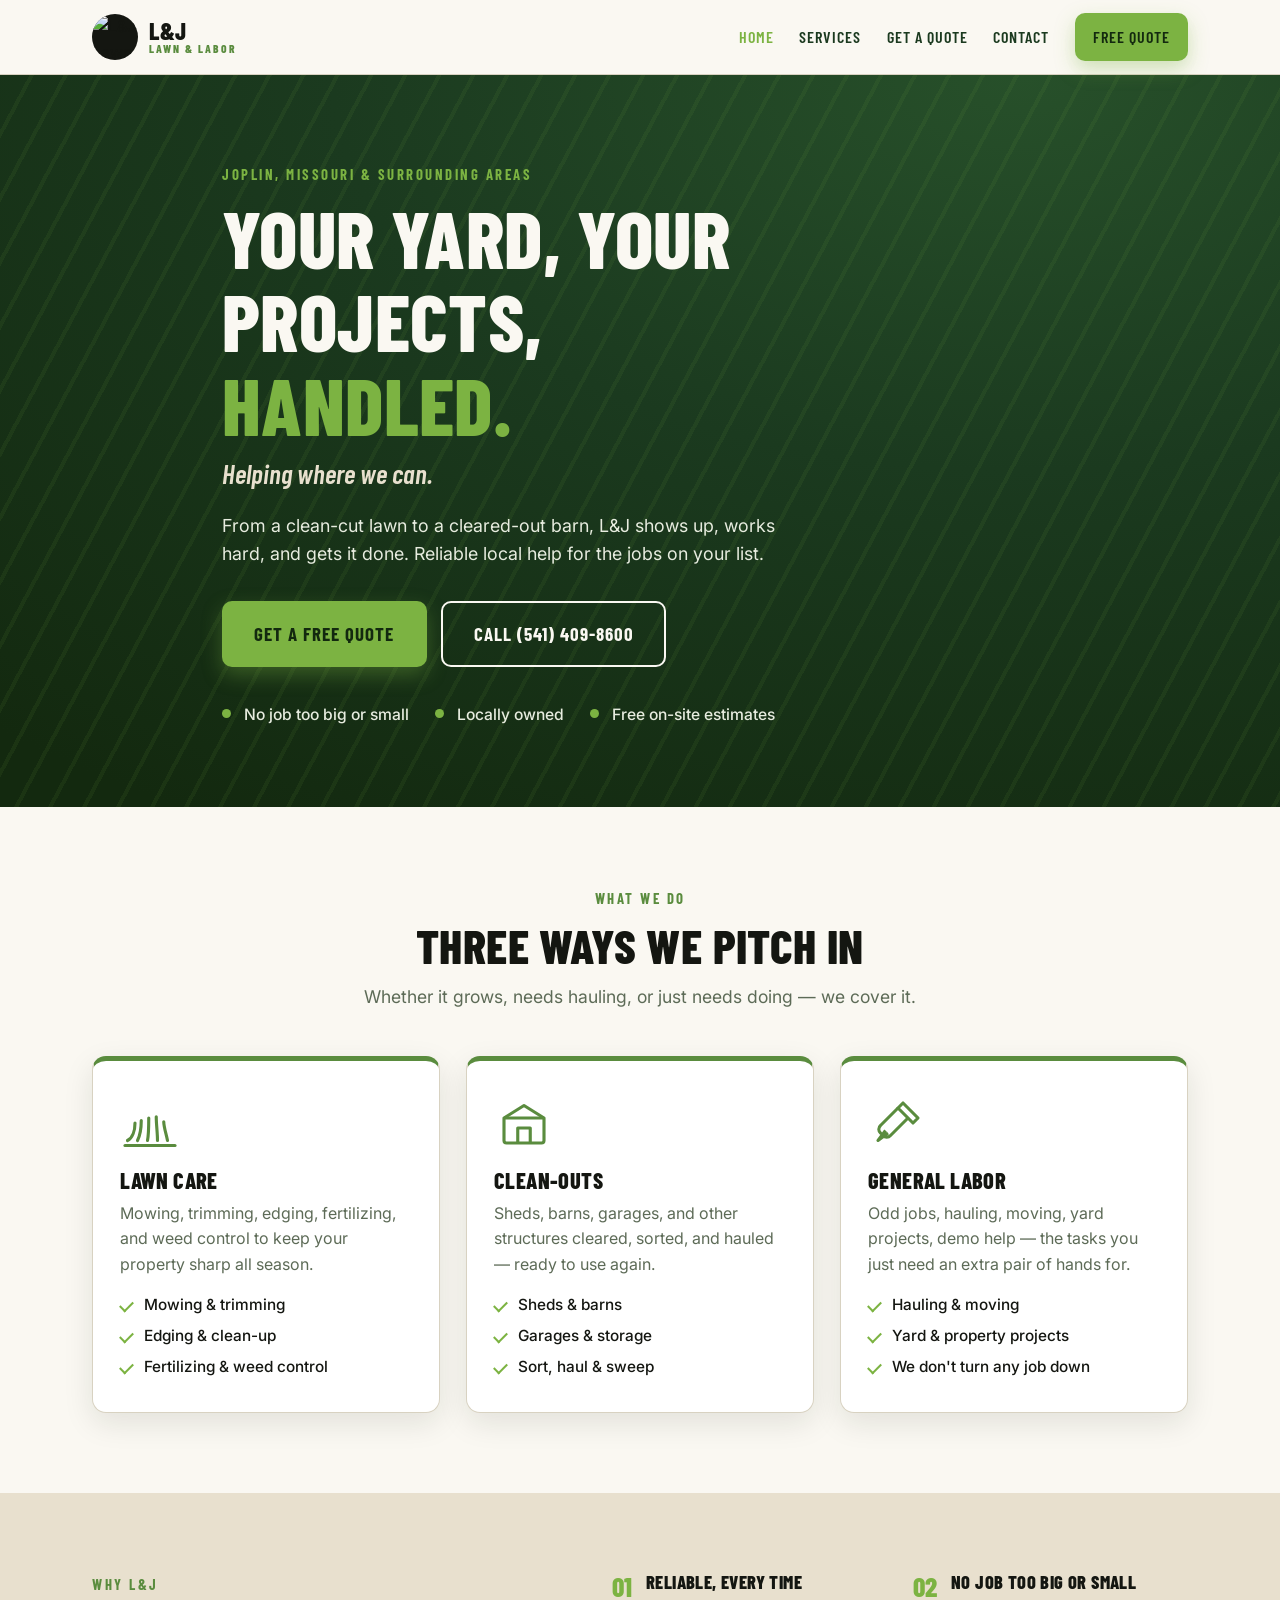
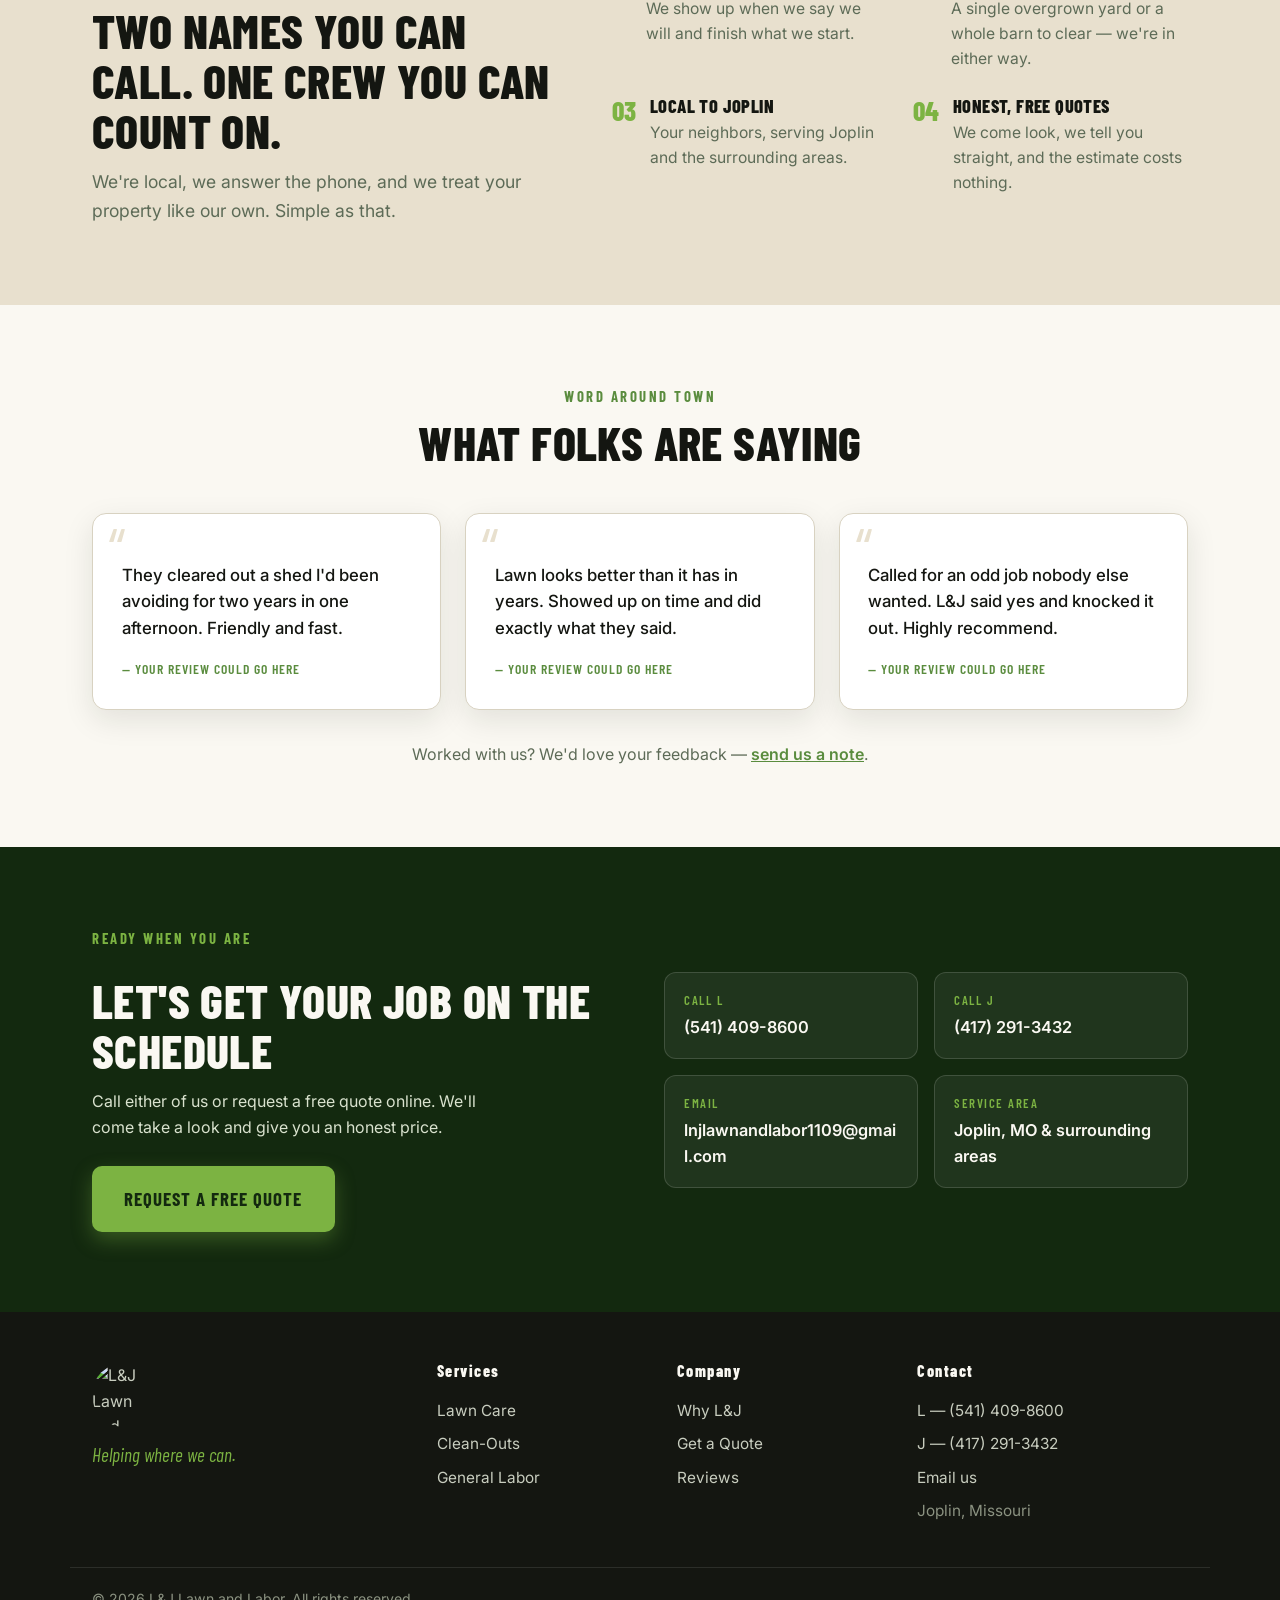
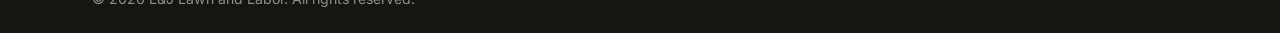
==== index.html @ e1a64c51 "inital file upload + headshots" ====
<!DOCTYPE html>
<html lang="en">
<head>
<meta charset="UTF-8">
<meta name="viewport" content="width=device-width, initial-scale=1.0">
<title>L&amp;J Lawn and Labor | Lawn Care &amp; General Labor in Joplin, MO</title>
<meta name="description" content="L&amp;J Lawn and Labor offers mowing, trimming, edging, fertilizing, shed and barn clean-outs, and general labor in Joplin, Missouri. Reliable local help — no job too big or small. Call for a free quote.">
<meta name="keywords" content="lawn care Joplin MO, mowing Joplin, lawn service Joplin Missouri, shed cleanout, general labor, odd jobs Joplin">
<meta property="og:title" content="L&amp;J Lawn and Labor | Helping where we can.">
<meta property="og:description" content="Lawn care and general labor in Joplin, Missouri. Reliable, local, and we don't turn any job down.">
<meta property="og:type" content="website">
<link rel="icon" type="image/png" href="assets/logo.png">
<link rel="preconnect" href="https://fonts.googleapis.com">
<link rel="preconnect" href="https://fonts.gstatic.com" crossorigin>
<link href="https://fonts.googleapis.com/css2?family=Barlow+Condensed:wght@500;600;700;800&family=Inter:wght@400;500;600;700&display=swap" rel="stylesheet">
<link rel="stylesheet" href="styles.css">
</head>
<body>

<!-- Header -->
<header class="site-header" id="top">
  <div class="container nav-wrap">
    <a href="index.html" class="brand">
      <img src="assets/logo.png" alt="L&amp;J Lawn and Labor logo" class="brand-logo">
      <span class="brand-text">L&amp;J <em>Lawn &amp; Labor</em></span>
    </a>
    <nav class="nav" aria-label="Primary">
      <a href="index.html" class="active">Home</a>
      <a href="index.html#services">Services</a>
      <a href="quoting.html">Get a Quote</a>
      <a href="index.html#contact">Contact</a>
      <a href="quoting.html" class="btn btn-sm btn-accent nav-cta">Free Quote</a>
    </nav>
    <button class="nav-toggle" aria-label="Open menu" aria-expanded="false" aria-controls="mobileMenu">
      <span></span><span></span><span></span>
    </button>
  </div>
  <div class="mobile-menu" id="mobileMenu" hidden>
    <a href="index.html">Home</a>
    <a href="index.html#services">Services</a>
    <a href="quoting.html">Get a Quote</a>
    <a href="index.html#contact">Contact</a>
    <a href="tel:+15414098600" class="btn btn-accent">Call Now</a>
  </div>
</header>

<!-- Hero -->
<section class="hero">
  <div class="hero-stripes" aria-hidden="true"></div>
  <div class="container hero-inner">
    <p class="eyebrow">Joplin, Missouri &amp; surrounding areas</p>
    <h1>Your yard, your projects,<br><span class="hl">handled.</span></h1>
    <p class="hero-slogan">Helping where we can.</p>
    <p class="hero-sub">From a clean-cut lawn to a cleared-out barn, L&amp;J shows up, works hard, and gets it done. Reliable local help for the jobs on your list.</p>
    <div class="hero-actions">
      <a href="quoting.html" class="btn btn-accent btn-lg">Get a Free Quote</a>
      <a href="tel:+15414098600" class="btn btn-outline btn-lg">Call (541) 409-8600</a>
    </div>
    <ul class="hero-badges">
      <li>No job too big or small</li>
      <li>Locally owned</li>
      <li>Free on-site estimates</li>
    </ul>
  </div>
</section>

<!-- Services -->
<section class="section" id="services">
  <div class="container">
    <header class="section-head">
      <p class="eyebrow">What we do</p>
      <h2>Three ways we pitch in</h2>
      <p class="section-lead">Whether it grows, needs hauling, or just needs doing — we cover it.</p>
    </header>

    <div class="cards">
      <article class="card">
        <div class="card-icon" aria-hidden="true">
          <svg viewBox="0 0 48 48" fill="none"><path d="M6 38c4-2 6-8 6-14M14 38c2-4 3-10 3-16M22 38c1-5 1-12 1-18M30 38c0-6-1-13-1-19M38 38c-1-5-3-11-3-15" stroke="currentColor" stroke-width="2.5" stroke-linecap="round"/><path d="M4 42h40" stroke="currentColor" stroke-width="2.5" stroke-linecap="round"/></svg>
        </div>
        <h3>Lawn Care</h3>
        <p>Mowing, trimming, edging, fertilizing, and weed control to keep your property sharp all season.</p>
        <ul class="tick-list">
          <li>Mowing &amp; trimming</li>
          <li>Edging &amp; clean-up</li>
          <li>Fertilizing &amp; weed control</li>
        </ul>
      </article>

      <article class="card">
        <div class="card-icon" aria-hidden="true">
          <svg viewBox="0 0 48 48" fill="none"><path d="M8 20l16-10 16 10v18a2 2 0 0 1-2 2H10a2 2 0 0 1-2-2V20z" stroke="currentColor" stroke-width="2.5" stroke-linejoin="round"/><path d="M19 40V28h10v12M8 20h32" stroke="currentColor" stroke-width="2.5" stroke-linejoin="round"/></svg>
        </div>
        <h3>Clean-Outs</h3>
        <p>Sheds, barns, garages, and other structures cleared, sorted, and hauled — ready to use again.</p>
        <ul class="tick-list">
          <li>Sheds &amp; barns</li>
          <li>Garages &amp; storage</li>
          <li>Sort, haul &amp; sweep</li>
        </ul>
      </article>

      <article class="card">
        <div class="card-icon" aria-hidden="true">
          <svg viewBox="0 0 48 48" fill="none"><path d="M28 8l12 12-4 4-12-12 4-4z" stroke="currentColor" stroke-width="2.5" stroke-linejoin="round"/><path d="M24 12L10 26a4 4 0 0 0 0 6l2 2a4 4 0 0 0 6 0l14-14M14 30l-6 8 8-6" stroke="currentColor" stroke-width="2.5" stroke-linejoin="round"/></svg>
        </div>
        <h3>General Labor</h3>
        <p>Odd jobs, hauling, moving, yard projects, demo help — the tasks you just need an extra pair of hands for.</p>
        <ul class="tick-list">
          <li>Hauling &amp; moving</li>
          <li>Yard &amp; property projects</li>
          <li>We don't turn any job down</li>
        </ul>
      </article>
    </div>
  </div>
</section>

<!-- Why choose us -->
<section class="section section-alt" id="why">
  <div class="container why-grid">
    <div class="why-copy">
      <p class="eyebrow">Why L&amp;J</p>
      <h2>Two names you can call. One crew you can count on.</h2>
      <p class="section-lead">We're local, we answer the phone, and we treat your property like our own. Simple as that.</p>
    </div>
    <div class="why-list">
      <div class="why-item">
        <span class="why-num">01</span>
        <div>
          <h3>Reliable, every time</h3>
          <p>We show up when we say we will and finish what we start.</p>
        </div>
      </div>
      <div class="why-item">
        <span class="why-num">02</span>
        <div>
          <h3>No job too big or small</h3>
          <p>A single overgrown yard or a whole barn to clear — we're in either way.</p>
        </div>
      </div>
      <div class="why-item">
        <span class="why-num">03</span>
        <div>
          <h3>Local to Joplin</h3>
          <p>Your neighbors, serving Joplin and the surrounding areas.</p>
        </div>
      </div>
      <div class="why-item">
        <span class="why-num">04</span>
        <div>
          <h3>Honest, free quotes</h3>
          <p>We come look, we tell you straight, and the estimate costs nothing.</p>
        </div>
      </div>
    </div>
  </div>
</section>

<!-- Testimonials -->
<section class="section" id="reviews">
  <div class="container">
    <header class="section-head">
      <p class="eyebrow">Word around town</p>
      <h2>What folks are saying</h2>
    </header>
    <div class="quotes">
      <figure class="quote">
        <blockquote>They cleared out a shed I'd been avoiding for two years in one afternoon. Friendly and fast.</blockquote>
        <figcaption>— Your review could go here</figcaption>
      </figure>
      <figure class="quote">
        <blockquote>Lawn looks better than it has in years. Showed up on time and did exactly what they said.</blockquote>
        <figcaption>— Your review could go here</figcaption>
      </figure>
      <figure class="quote">
        <blockquote>Called for an odd job nobody else wanted. L&amp;J said yes and knocked it out. Highly recommend.</blockquote>
        <figcaption>— Your review could go here</figcaption>
      </figure>
    </div>
    <p class="reviews-note">Worked with us? We'd love your feedback — <a href="mailto:lnjlawnandlabor1109@gmail.com">send us a note</a>.</p>
  </div>
</section>

<!-- Contact CTA -->
<section class="section contact-band" id="contact">
  <div class="container contact-inner">
    <div class="contact-copy">
      <p class="eyebrow light">Ready when you are</p>
      <h2>Let's get your job on the schedule</h2>
      <p>Call either of us or request a free quote online. We'll come take a look and give you an honest price.</p>
      <a href="quoting.html" class="btn btn-accent btn-lg">Request a Free Quote</a>
    </div>
    <div class="contact-cards">
      <a href="tel:+15414098600" class="contact-card">
        <span class="cc-label">Call L</span>
        <span class="cc-value">(541) 409-8600</span>
      </a>
      <a href="tel:+14172913432" class="contact-card">
        <span class="cc-label">Call J</span>
        <span class="cc-value">(417) 291-3432</span>
      </a>
      <a href="mailto:lnjlawnandlabor1109@gmail.com" class="contact-card">
        <span class="cc-label">Email</span>
        <span class="cc-value">lnjlawnandlabor1109@gmail.com</span>
      </a>
      <div class="contact-card static">
        <span class="cc-label">Service Area</span>
        <span class="cc-value">Joplin, MO &amp; surrounding areas</span>
      </div>
    </div>
  </div>
</section>

<!-- Footer -->
<footer class="site-footer">
  <div class="container footer-grid">
    <div class="footer-brand">
      <img src="assets/logo.png" alt="L&amp;J Lawn and Labor logo" class="footer-logo">
      <p class="footer-slogan">Helping where we can.</p>
    </div>
    <div class="footer-col">
      <h4>Services</h4>
      <a href="index.html#services">Lawn Care</a>
      <a href="index.html#services">Clean-Outs</a>
      <a href="index.html#services">General Labor</a>
    </div>
    <div class="footer-col">
      <h4>Company</h4>
      <a href="index.html#why">Why L&amp;J</a>
      <a href="quoting.html">Get a Quote</a>
      <a href="index.html#reviews">Reviews</a>
    </div>
    <div class="footer-col">
      <h4>Contact</h4>
      <a href="tel:+15414098600">L — (541) 409-8600</a>
      <a href="tel:+14172913432">J — (417) 291-3432</a>
      <a href="mailto:lnjlawnandlabor1109@gmail.com">Email us</a>
      <span class="footer-loc">Joplin, Missouri</span>
    </div>
  </div>
  <div class="container footer-bottom">
    <p>&copy; <span id="year"></span> L&amp;J Lawn and Labor. All rights reserved.</p>
  </div>
</footer>

<!-- Floating call button (mobile) -->
<a href="tel:+15414098600" class="call-fab" aria-label="Call L&amp;J Lawn and Labor now">
  <svg viewBox="0 0 24 24" fill="none" aria-hidden="true"><path d="M6.6 10.8a13 13 0 0 0 6.6 6.6l2.2-2.2a1 1 0 0 1 1-.24 11 11 0 0 0 3.5.56 1 1 0 0 1 1 1V20a1 1 0 0 1-1 1A17 17 0 0 1 3 4a1 1 0 0 1 1-1h3.3a1 1 0 0 1 1 1 11 11 0 0 0 .56 3.5 1 1 0 0 1-.24 1l-2.02 2.3z" fill="currentColor"/></svg>
  <span>Call Now</span>
</a>

<script src="script.js"></script>
</body>
</html>
---- styles.css ----
/* ============ Tokens ============ */
:root{
  --forest:#1B3A1F;
  --forest-deep:#13290F;
  --green:#5A8C3E;
  --green-bright:#7CB342;
  --tan:#E8E0CE;
  --cream:#FAF8F2;
  --ink:#141611;
  --muted:#5d6b57;
  --line:#d8d2c1;
  --white:#ffffff;
  --shadow:0 10px 30px rgba(20,30,15,.10);
  --shadow-lg:0 24px 60px rgba(20,30,15,.18);
  --radius:14px;
  --maxw:1140px;
  --display:"Barlow Condensed",sans-serif;
  --body:"Inter",system-ui,sans-serif;
}

*{box-sizing:border-box}
html{scroll-behavior:smooth}
body{
  margin:0;font-family:var(--body);color:var(--ink);
  background:var(--cream);line-height:1.6;-webkit-font-smoothing:antialiased;
}
img{max-width:100%;display:block}
a{color:inherit;text-decoration:none}
.container{width:100%;max-width:var(--maxw);margin:0 auto;padding:0 22px}

/* ============ Type ============ */
h1,h2,h3,h4{font-family:var(--display);font-weight:800;line-height:1.04;margin:0;letter-spacing:.4px}
h1{font-size:clamp(2.9rem,7vw,5rem);text-transform:uppercase}
h2{font-size:clamp(2rem,4.2vw,3rem);text-transform:uppercase}
h3{font-size:1.4rem;text-transform:uppercase}
.eyebrow{
  font-family:var(--display);font-weight:700;text-transform:uppercase;
  letter-spacing:2.5px;font-size:.92rem;color:var(--green);margin:0 0 .6rem
}
.eyebrow.light{color:var(--green-bright)}

/* ============ Buttons ============ */
.btn{
  display:inline-flex;align-items:center;justify-content:center;gap:.5rem;
  font-family:var(--display);font-weight:700;text-transform:uppercase;letter-spacing:1px;
  font-size:1.05rem;padding:.85rem 1.6rem;border-radius:10px;cursor:pointer;
  border:2px solid transparent;transition:transform .15s ease,box-shadow .15s ease,background .15s ease;
}
.btn:hover{transform:translateY(-2px)}
.btn-lg{font-size:1.18rem;padding:1rem 1.9rem}
.btn-sm{font-size:.92rem;padding:.55rem 1rem}
.btn-block{display:flex;width:100%}
.btn-accent{background:var(--green-bright);color:var(--forest-deep);box-shadow:0 8px 20px rgba(124,179,66,.35)}
.btn-accent:hover{background:#8cc451}
.btn-outline{border-color:currentColor;color:var(--forest)}
.btn-outline:hover{background:var(--forest);color:var(--cream);border-color:var(--forest)}
.hero .btn-outline{color:var(--cream)}
.hero .btn-outline:hover{background:var(--cream);color:var(--forest)}

/* ============ Header ============ */
.site-header{
  position:sticky;top:0;z-index:50;background:rgba(250,248,242,.92);
  backdrop-filter:blur(10px);border-bottom:1px solid var(--line)
}
.nav-wrap{display:flex;align-items:center;justify-content:space-between;height:74px}
.brand{display:flex;align-items:center;gap:.7rem}
.brand-logo{width:46px;height:46px;border-radius:50%;background:var(--ink);object-fit:cover}
.brand-text{font-family:var(--display);font-weight:800;font-size:1.5rem;text-transform:uppercase;letter-spacing:.5px;line-height:1}
.brand-text em{display:block;font-size:.72rem;font-style:normal;color:var(--green);letter-spacing:2px}
.nav{display:flex;align-items:center;gap:1.6rem}
.nav>a{font-family:var(--display);font-weight:600;text-transform:uppercase;letter-spacing:1px;font-size:1rem;color:var(--forest);transition:color .15s}
.nav>a:hover,.nav>a.active{color:var(--green-bright)}
.nav .nav-cta{color:var(--forest-deep)}
.nav-toggle{display:none;flex-direction:column;gap:5px;background:none;border:0;cursor:pointer;padding:8px}
.nav-toggle span{width:26px;height:3px;background:var(--forest);border-radius:2px;transition:.25s}
.nav-toggle[aria-expanded="true"] span:nth-child(1){transform:translateY(8px) rotate(45deg)}
.nav-toggle[aria-expanded="true"] span:nth-child(2){opacity:0}
.nav-toggle[aria-expanded="true"] span:nth-child(3){transform:translateY(-8px) rotate(-45deg)}
.mobile-menu{display:none;flex-direction:column;gap:.4rem;padding:1rem 22px 1.4rem;border-bottom:1px solid var(--line);background:var(--cream)}
.mobile-menu a{font-family:var(--display);font-weight:600;text-transform:uppercase;letter-spacing:1px;padding:.6rem 0;color:var(--forest)}
.mobile-menu .btn{margin-top:.4rem;color:var(--forest-deep)}

/* ============ Stripe motif ============ */
.hero-stripes{
  position:absolute;inset:0;opacity:.5;pointer-events:none;
  background:repeating-linear-gradient(118deg,transparent 0 26px,rgba(124,179,66,.16) 26px 30px)
}

/* ============ Hero ============ */
.hero{
  position:relative;overflow:hidden;color:var(--cream);
  background:radial-gradient(120% 120% at 80% 0%,#27502a 0%,var(--forest) 45%,var(--forest-deep) 100%)
}
.hero-inner{position:relative;padding:5.5rem 22px 5rem;max-width:880px}
.hero .eyebrow{color:var(--green-bright)}
.hero h1{margin-bottom:.4rem}
.hero h1 .hl{color:var(--green-bright)}
.hero-slogan{font-family:var(--display);font-size:1.7rem;font-weight:600;font-style:italic;color:var(--tan);margin:.2rem 0 1rem}
.hero-sub{font-size:1.12rem;max-width:560px;color:#e7ecdf;margin:0 0 2rem}
.hero-actions{display:flex;flex-wrap:wrap;gap:.9rem;margin-bottom:2.2rem}
.hero-badges{list-style:none;display:flex;flex-wrap:wrap;gap:.7rem 1.6rem;padding:0;margin:0}
.hero-badges li{position:relative;padding-left:1.4rem;font-weight:500;font-size:.98rem;color:#e7ecdf}
.hero-badges li::before{content:"";position:absolute;left:0;top:.45em;width:9px;height:9px;border-radius:50%;background:var(--green-bright)}

/* ============ Sections ============ */
.section{padding:5rem 0}
.section-alt{background:var(--tan)}
.section-head{max-width:640px;margin:0 auto 2.8rem;text-align:center}
.section-lead{font-size:1.1rem;color:var(--muted);margin:.8rem 0 0}

/* ============ Service cards ============ */
.cards{display:grid;grid-template-columns:repeat(3,1fr);gap:1.6rem}
.card{
  background:var(--white);border:1px solid var(--line);border-radius:var(--radius);
  padding:2rem 1.7rem;box-shadow:var(--shadow);transition:transform .2s,box-shadow .2s;
  border-top:5px solid var(--green)
}
.card:hover{transform:translateY(-6px);box-shadow:var(--shadow-lg)}
.card-icon{width:60px;height:60px;color:var(--green);margin-bottom:1rem}
.card h3{margin-bottom:.5rem}
.card p{color:var(--muted);margin:0 0 1rem}
.tick-list{list-style:none;padding:0;margin:0;display:grid;gap:.4rem}
.tick-list li{position:relative;padding-left:1.5rem;font-size:.96rem;font-weight:500}
.tick-list li::before{content:"";position:absolute;left:0;top:.5em;width:11px;height:6px;border-left:2.5px solid var(--green-bright);border-bottom:2.5px solid var(--green-bright);transform:rotate(-45deg)}

/* ============ Why ============ */
.why-grid{display:grid;grid-template-columns:0.9fr 1.1fr;gap:3rem;align-items:start}
.why-copy h2{margin:.2rem 0 .8rem}
.why-list{display:grid;grid-template-columns:1fr 1fr;gap:1.6rem}
.why-item{display:flex;gap:.9rem}
.why-num{font-family:var(--display);font-weight:800;font-size:1.7rem;color:var(--green-bright);line-height:1}
.why-item h3{font-size:1.15rem;margin-bottom:.25rem}
.why-item p{margin:0;color:var(--muted);font-size:.98rem}

/* ============ Testimonials ============ */
.quotes{display:grid;grid-template-columns:repeat(3,1fr);gap:1.5rem}
.quote{
  margin:0;background:var(--white);border:1px solid var(--line);border-radius:var(--radius);
  padding:1.8rem;box-shadow:var(--shadow);position:relative
}
.quote::before{content:"\201C";font-family:var(--display);font-size:4rem;color:var(--tan);position:absolute;top:.2rem;left:1rem;line-height:1}
.quote blockquote{margin:1.2rem 0 1rem;font-size:1.05rem;font-weight:500}
.quote figcaption{font-family:var(--display);font-weight:600;text-transform:uppercase;letter-spacing:1px;font-size:.85rem;color:var(--green)}
.reviews-note{text-align:center;margin:2rem 0 0;color:var(--muted)}
.reviews-note a{color:var(--green);font-weight:600;text-decoration:underline}

/* ============ Contact band ============ */
.contact-band{background:var(--forest-deep);color:var(--cream)}
.contact-inner{display:grid;grid-template-columns:1fr 1fr;gap:3rem;align-items:center}
.contact-copy h2{margin:.3rem 0 .8rem}
.contact-copy p{color:#d9e2ce;margin:0 0 1.6rem;max-width:420px}
.contact-cards{display:grid;grid-template-columns:1fr 1fr;gap:1rem}
.contact-card{
  background:rgba(255,255,255,.06);border:1px solid rgba(255,255,255,.14);border-radius:12px;
  padding:1.1rem 1.2rem;display:flex;flex-direction:column;gap:.2rem;transition:background .15s,transform .15s
}
a.contact-card:hover{background:rgba(124,179,66,.18);transform:translateY(-3px)}
.cc-label{font-family:var(--display);font-weight:600;text-transform:uppercase;letter-spacing:1.5px;font-size:.8rem;color:var(--green-bright)}
.cc-value{font-weight:600;font-size:1.02rem;word-break:break-word}

/* ============ Page hero (quoting) ============ */
.page-hero{position:relative;overflow:hidden;background:var(--forest);color:var(--cream);padding:3.6rem 0}
.page-hero .eyebrow{color:var(--green-bright)}
.page-hero h1{font-size:clamp(2.5rem,6vw,4rem)}
.page-hero-sub{font-size:1.15rem;max-width:620px;color:#e7ecdf;margin:.8rem 0 0}
.page-hero-sub strong{color:var(--green-bright)}

/* ============ Steps ============ */
.steps{list-style:none;padding:0;margin:0;display:grid;grid-template-columns:repeat(4,1fr);gap:1.4rem;counter-reset:none}
.step{background:var(--white);border:1px solid var(--line);border-radius:var(--radius);padding:1.8rem 1.5rem;box-shadow:var(--shadow);position:relative}
.step-num{
  display:inline-flex;align-items:center;justify-content:center;width:46px;height:46px;border-radius:12px;
  background:var(--green);color:var(--white);font-family:var(--display);font-weight:800;font-size:1.5rem;margin-bottom:1rem
}
.step h3{font-size:1.2rem;margin-bottom:.4rem}
.step p{margin:0;color:var(--muted);font-size:.97rem}

/* ============ Booking ============ */
.booking-grid{display:grid;grid-template-columns:1.4fr 1fr;gap:2.5rem;align-items:start}
.booking-form-wrap h2{margin-bottom:.6rem}
.form-intro{color:var(--muted);margin:0 0 1.8rem}
.form-intro a{color:var(--green);font-weight:600;text-decoration:underline}
.quote-form{background:var(--white);border:1px solid var(--line);border-radius:var(--radius);padding:1.8rem;box-shadow:var(--shadow)}
.field{margin-bottom:1.1rem;display:flex;flex-direction:column}
.field-row{display:grid;grid-template-columns:1fr 1fr;gap:1.1rem}
.field label{font-family:var(--display);font-weight:600;text-transform:uppercase;letter-spacing:1px;font-size:.88rem;margin-bottom:.4rem;color:var(--forest)}
.field input,.field select,.field textarea{
  font-family:var(--body);font-size:1rem;padding:.75rem .85rem;border:1.5px solid var(--line);
  border-radius:9px;background:var(--cream);color:var(--ink);transition:border-color .15s,box-shadow .15s
}
.field input:focus,.field select:focus,.field textarea:focus{
  outline:none;border-color:var(--green);box-shadow:0 0 0 3px rgba(124,179,66,.22)
}
.field textarea{resize:vertical}
.form-note{font-size:.85rem;color:var(--muted);margin:.9rem 0 0;text-align:center}
.reassure{background:var(--forest);color:var(--cream);border-radius:var(--radius);padding:1.9rem;box-shadow:var(--shadow);position:sticky;top:90px}
.reassure h3{color:var(--green-bright);margin-bottom:1rem}
.reassure-list{list-style:none;padding:0;margin:0 0 1.6rem;display:grid;gap:.85rem}
.reassure-list li{position:relative;padding-left:1.6rem;color:#e7ecdf;font-size:.98rem}
.reassure-list li::before{content:"";position:absolute;left:0;top:.5em;width:11px;height:6px;border-left:2.5px solid var(--green-bright);border-bottom:2.5px solid var(--green-bright);transform:rotate(-45deg)}
.reassure-list strong{color:var(--cream)}
.reassure-cta p{font-family:var(--display);font-weight:600;text-transform:uppercase;letter-spacing:1px;margin:0 0 .7rem}
.reassure-cta .btn{margin-bottom:.7rem;color:var(--cream)}
.reassure-cta .btn-outline:hover{background:var(--cream);color:var(--forest)}

/* ============ Footer ============ */
.site-footer{background:var(--ink);color:#c8cdbf;padding:3.2rem 0 1.4rem}
.footer-grid{display:grid;grid-template-columns:1.5fr 1fr 1fr 1.3fr;gap:2rem}
.footer-logo{width:64px;height:64px;border-radius:50%;margin-bottom:.8rem}
.footer-slogan{font-family:var(--display);font-style:italic;font-size:1.2rem;color:var(--green-bright);margin:0}
.footer-col h4{font-size:1rem;letter-spacing:1.5px;color:var(--cream);margin-bottom:.9rem}
.footer-col a,.footer-loc{display:block;color:#c8cdbf;padding:.28rem 0;font-size:.96rem;transition:color .15s}
.footer-col a:hover{color:var(--green-bright)}
.footer-loc{color:#8b9281}
.footer-bottom{border-top:1px solid rgba(255,255,255,.1);margin-top:2.4rem;padding-top:1.3rem}
.footer-bottom p{margin:0;font-size:.88rem;color:#8b9281}

/* ============ Call FAB ============ */
.call-fab{
  position:fixed;right:16px;bottom:16px;z-index:60;display:none;align-items:center;gap:.5rem;
  background:var(--green-bright);color:var(--forest-deep);font-family:var(--display);font-weight:700;
  text-transform:uppercase;letter-spacing:1px;padding:.85rem 1.2rem;border-radius:50px;
  box-shadow:0 10px 26px rgba(20,30,15,.35)
}
.call-fab svg{width:22px;height:22px}

/* ============ Responsive ============ */
@media (max-width:920px){
  .why-grid{grid-template-columns:1fr;gap:1.8rem}
  .contact-inner{grid-template-columns:1fr;gap:2rem}
  .booking-grid{grid-template-columns:1fr;gap:2rem}
  .reassure{position:static}
  .steps{grid-template-columns:1fr 1fr}
  .footer-grid{grid-template-columns:1fr 1fr;gap:1.6rem}
}
@media (max-width:780px){
  .nav{display:none}
  .nav-toggle{display:flex}
  .mobile-menu{display:flex}
  .mobile-menu[hidden]{display:none}
  .cards{grid-template-columns:1fr}
  .quotes{grid-template-columns:1fr}
  .call-fab{display:inline-flex}
  .section{padding:3.5rem 0}
}
@media (max-width:520px){
  .why-list{grid-template-columns:1fr}
  .steps{grid-template-columns:1fr}
  .contact-cards{grid-template-columns:1fr}
  .field-row{grid-template-columns:1fr}
  .footer-grid{grid-template-columns:1fr}
  .hero-actions .btn{width:100%}
}

@media (prefers-reduced-motion:reduce){
  *{animation:none!important;transition:none!important;scroll-behavior:auto!important}
}
:focus-visible{outline:3px solid var(--green-bright);outline-offset:2px;border-radius:4px}
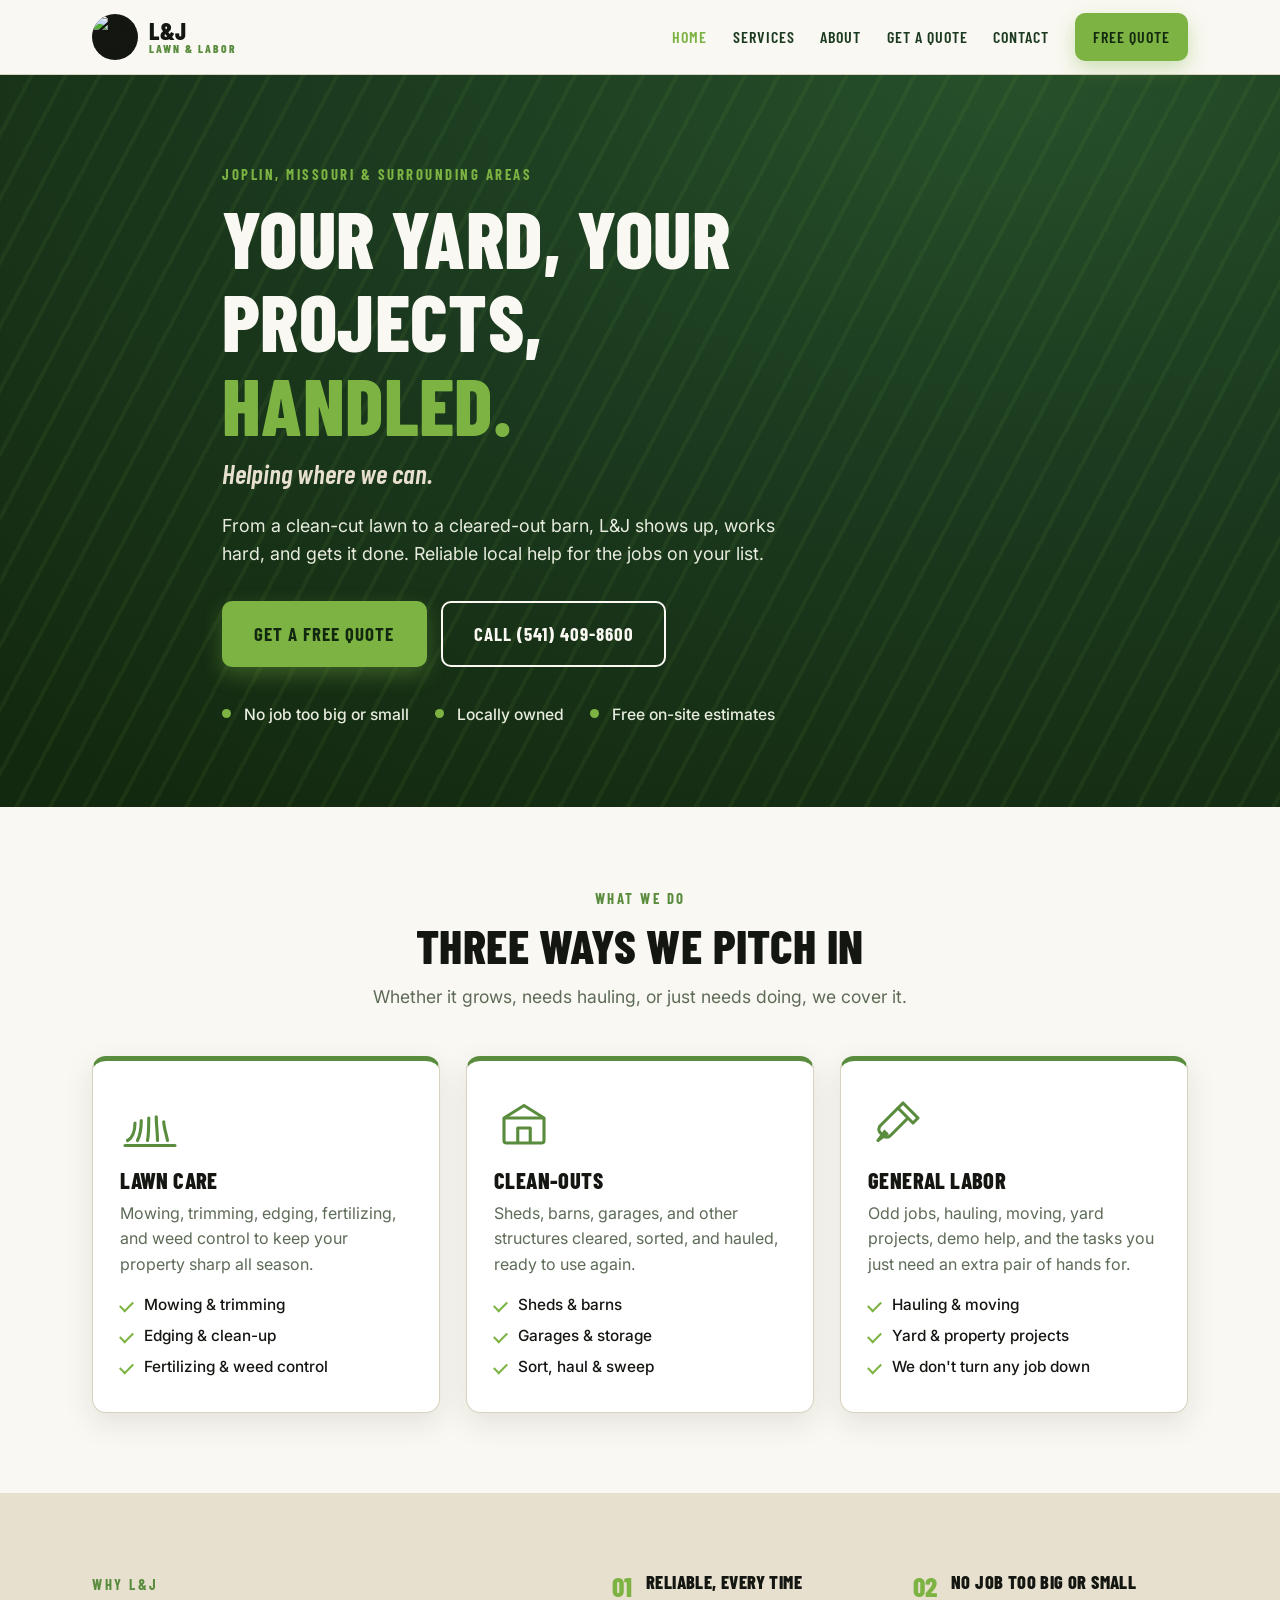
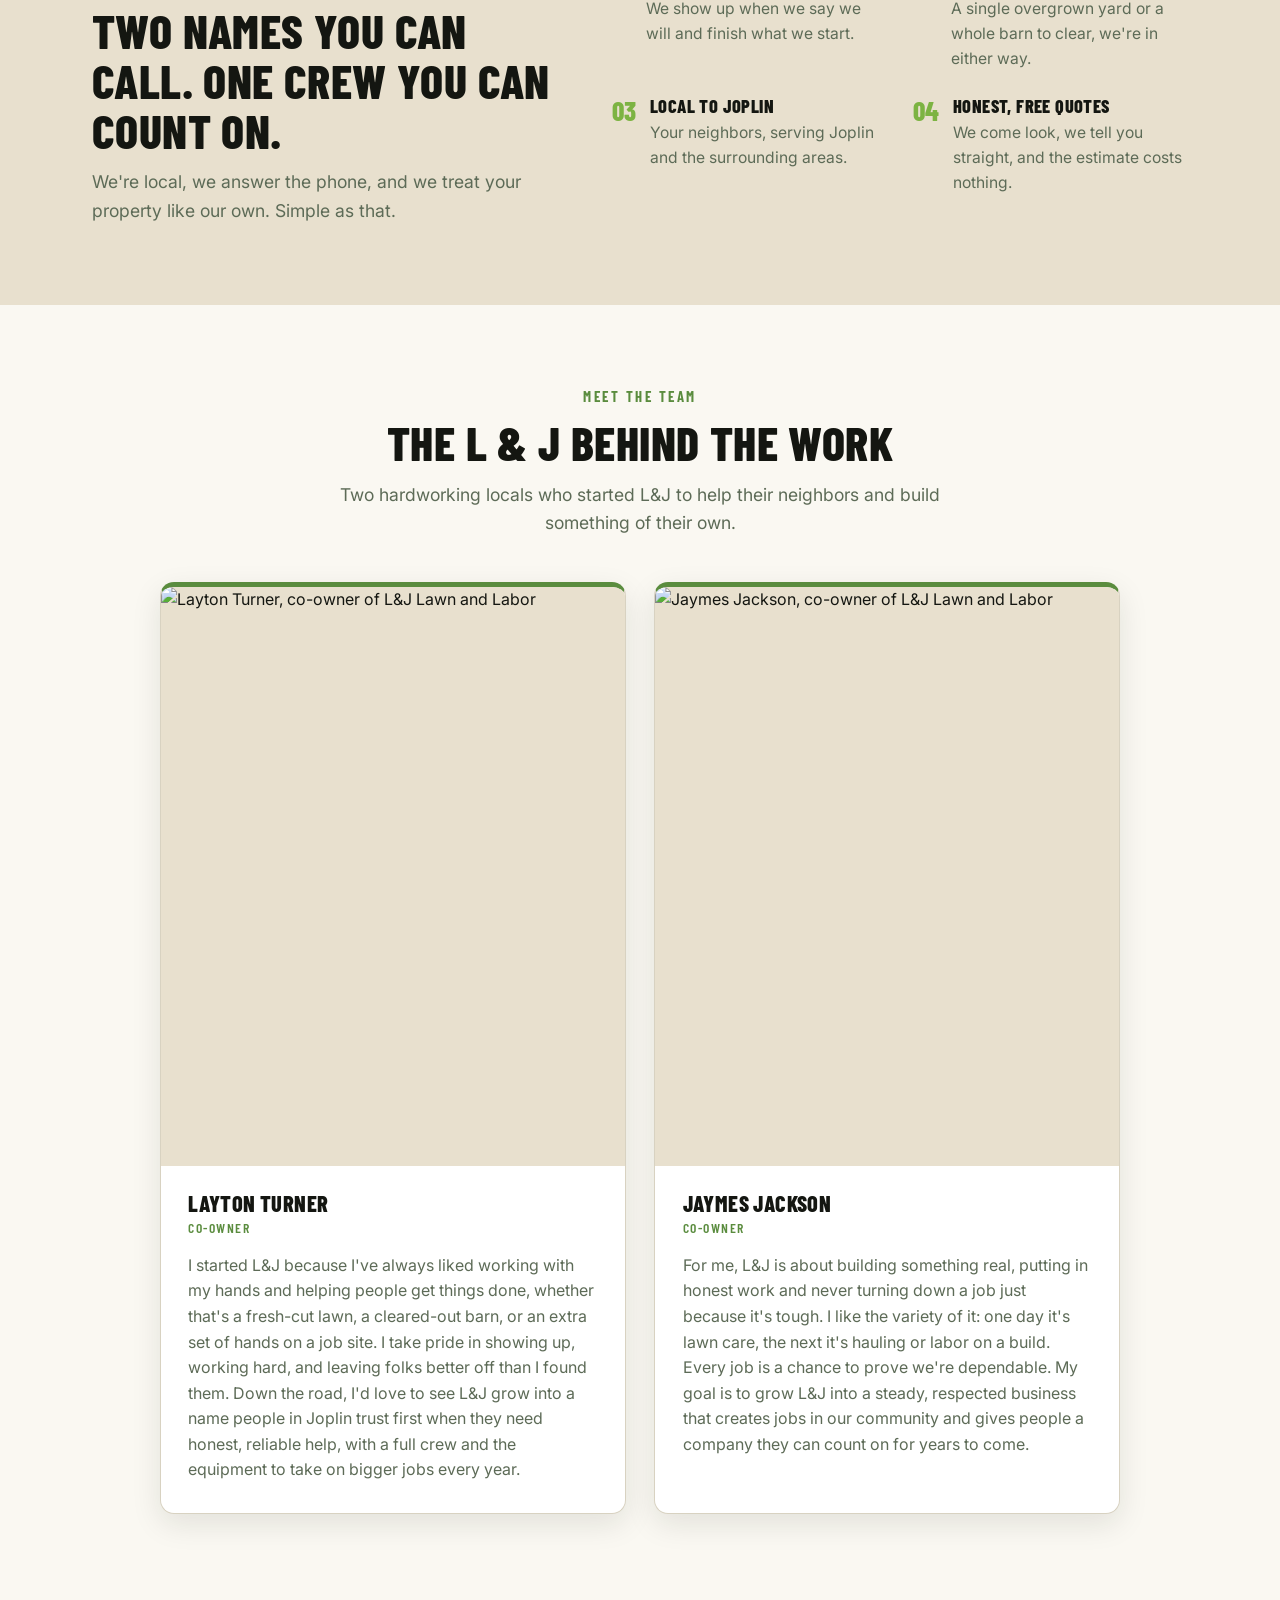
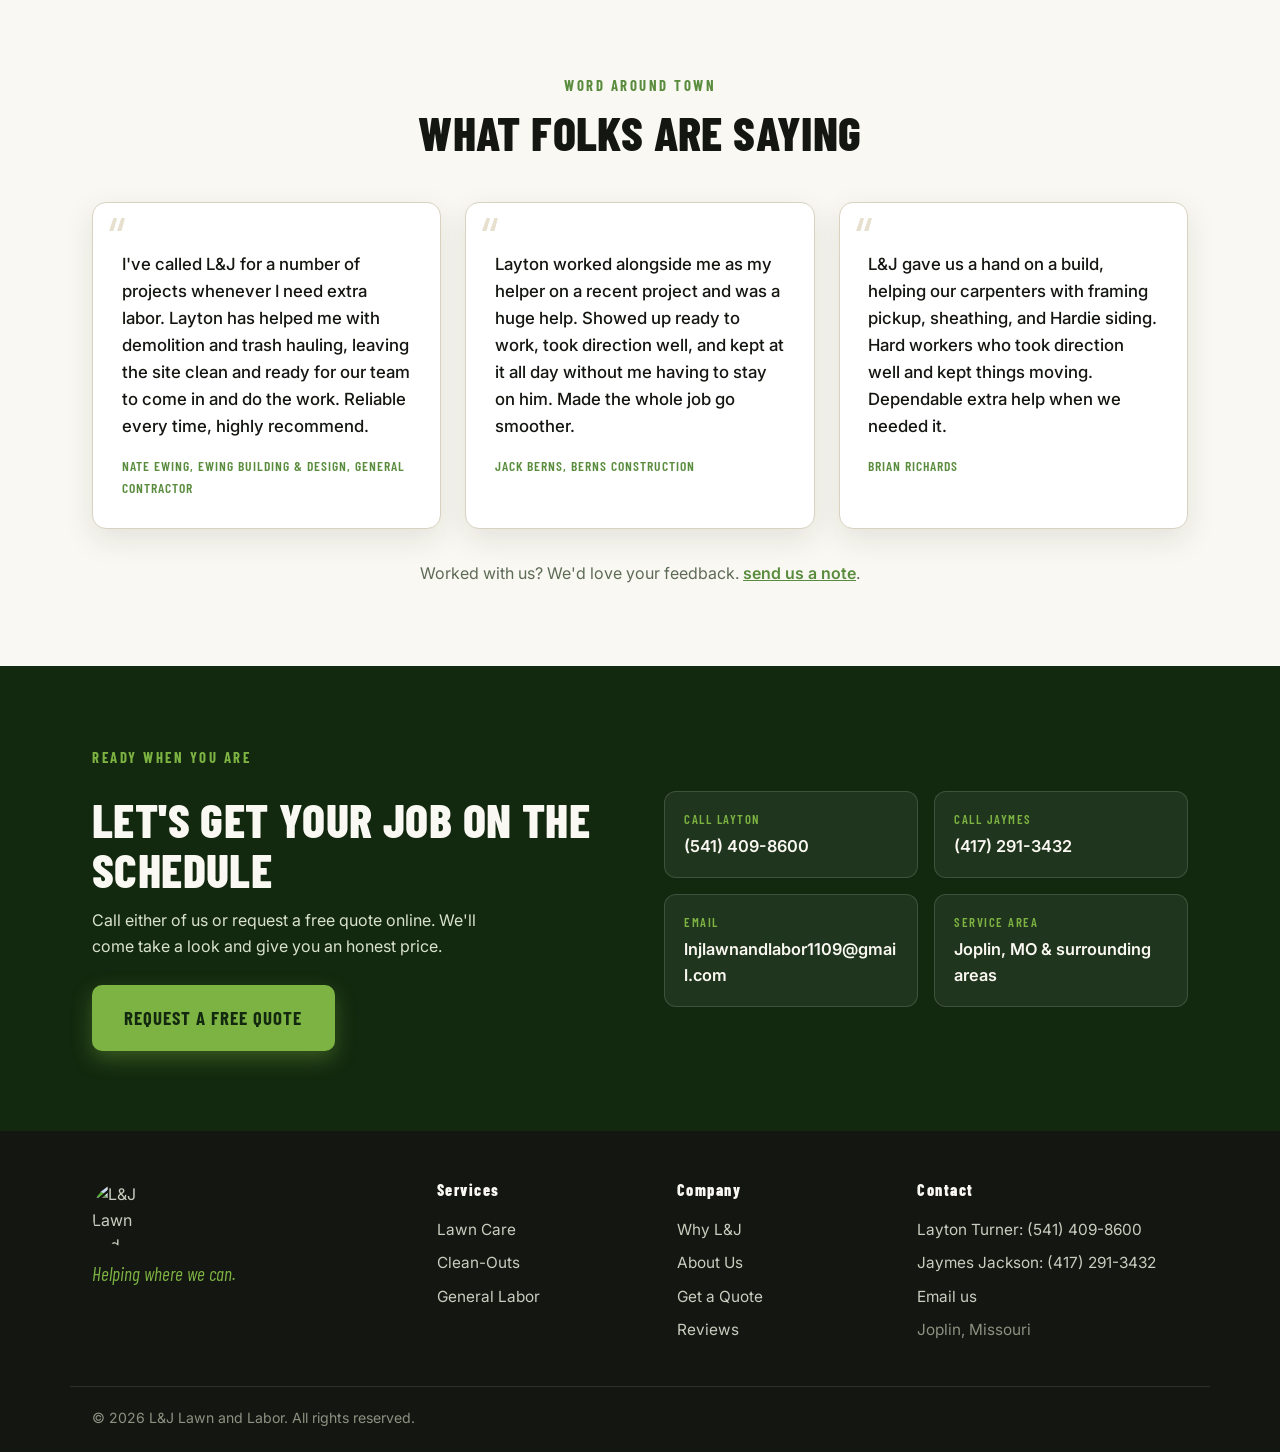
==== commit 9253a765: "updated photos and items" ====
--- a/index.html
+++ b/index.html
@@ -4,7 +4,7 @@
 <meta charset="UTF-8">
 <meta name="viewport" content="width=device-width, initial-scale=1.0">
 <title>L&amp;J Lawn and Labor | Lawn Care &amp; General Labor in Joplin, MO</title>
-<meta name="description" content="L&amp;J Lawn and Labor offers mowing, trimming, edging, fertilizing, shed and barn clean-outs, and general labor in Joplin, Missouri. Reliable local help — no job too big or small. Call for a free quote.">
+<meta name="description" content="L&amp;J Lawn and Labor offers mowing, trimming, edging, fertilizing, shed and barn clean-outs, and general labor in Joplin, Missouri. Reliable local help, no job too big or small. Call for a free quote.">
 <meta name="keywords" content="lawn care Joplin MO, mowing Joplin, lawn service Joplin Missouri, shed cleanout, general labor, odd jobs Joplin">
 <meta property="og:title" content="L&amp;J Lawn and Labor | Helping where we can.">
 <meta property="og:description" content="Lawn care and general labor in Joplin, Missouri. Reliable, local, and we don't turn any job down.">
@@ -27,6 +27,7 @@
     <nav class="nav" aria-label="Primary">
       <a href="index.html" class="active">Home</a>
       <a href="index.html#services">Services</a>
+      <a href="index.html#about">About</a>
       <a href="quoting.html">Get a Quote</a>
       <a href="index.html#contact">Contact</a>
       <a href="quoting.html" class="btn btn-sm btn-accent nav-cta">Free Quote</a>
@@ -38,6 +39,7 @@
   <div class="mobile-menu" id="mobileMenu" hidden>
     <a href="index.html">Home</a>
     <a href="index.html#services">Services</a>
+    <a href="index.html#about">About</a>
     <a href="quoting.html">Get a Quote</a>
     <a href="index.html#contact">Contact</a>
     <a href="tel:+15414098600" class="btn btn-accent">Call Now</a>
@@ -70,7 +72,7 @@
     <header class="section-head">
       <p class="eyebrow">What we do</p>
       <h2>Three ways we pitch in</h2>
-      <p class="section-lead">Whether it grows, needs hauling, or just needs doing — we cover it.</p>
+      <p class="section-lead">Whether it grows, needs hauling, or just needs doing, we cover it.</p>
     </header>
 
     <div class="cards">
@@ -92,7 +94,7 @@
           <svg viewBox="0 0 48 48" fill="none"><path d="M8 20l16-10 16 10v18a2 2 0 0 1-2 2H10a2 2 0 0 1-2-2V20z" stroke="currentColor" stroke-width="2.5" stroke-linejoin="round"/><path d="M19 40V28h10v12M8 20h32" stroke="currentColor" stroke-width="2.5" stroke-linejoin="round"/></svg>
         </div>
         <h3>Clean-Outs</h3>
-        <p>Sheds, barns, garages, and other structures cleared, sorted, and hauled — ready to use again.</p>
+        <p>Sheds, barns, garages, and other structures cleared, sorted, and hauled, ready to use again.</p>
         <ul class="tick-list">
           <li>Sheds &amp; barns</li>
           <li>Garages &amp; storage</li>
@@ -105,7 +107,7 @@
           <svg viewBox="0 0 48 48" fill="none"><path d="M28 8l12 12-4 4-12-12 4-4z" stroke="currentColor" stroke-width="2.5" stroke-linejoin="round"/><path d="M24 12L10 26a4 4 0 0 0 0 6l2 2a4 4 0 0 0 6 0l14-14M14 30l-6 8 8-6" stroke="currentColor" stroke-width="2.5" stroke-linejoin="round"/></svg>
         </div>
         <h3>General Labor</h3>
-        <p>Odd jobs, hauling, moving, yard projects, demo help — the tasks you just need an extra pair of hands for.</p>
+        <p>Odd jobs, hauling, moving, yard projects, demo help, and the tasks you just need an extra pair of hands for.</p>
         <ul class="tick-list">
           <li>Hauling &amp; moving</li>
           <li>Yard &amp; property projects</li>
@@ -136,7 +138,7 @@
         <span class="why-num">02</span>
         <div>
           <h3>No job too big or small</h3>
-          <p>A single overgrown yard or a whole barn to clear — we're in either way.</p>
+          <p>A single overgrown yard or a whole barn to clear, we're in either way.</p>
         </div>
       </div>
       <div class="why-item">
@@ -153,6 +155,39 @@
           <p>We come look, we tell you straight, and the estimate costs nothing.</p>
         </div>
       </div>
+    </div>
+  </div>
+</section>
+
+<!-- About / Meet the team -->
+<section class="section" id="about">
+  <div class="container">
+    <header class="section-head">
+      <p class="eyebrow">Meet the team</p>
+      <h2>The L &amp; J behind the work</h2>
+      <p class="section-lead">Two hardworking locals who started L&amp;J to help their neighbors and build something of their own.</p>
+    </header>
+    <div class="team">
+      <article class="team-card">
+        <div class="team-photo">
+          <img src="assets/layton.jpg" alt="Layton Turner, co-owner of L&amp;J Lawn and Labor" loading="lazy">
+        </div>
+        <div class="team-body">
+          <h3>Layton Turner</h3>
+          <p class="team-role">Co-Owner</p>
+          <p>I started L&amp;J because I've always liked working with my hands and helping people get things done, whether that's a fresh-cut lawn, a cleared-out barn, or an extra set of hands on a job site. I take pride in showing up, working hard, and leaving folks better off than I found them. Down the road, I'd love to see L&amp;J grow into a name people in Joplin trust first when they need honest, reliable help, with a full crew and the equipment to take on bigger jobs every year.</p>
+        </div>
+      </article>
+      <article class="team-card">
+        <div class="team-photo">
+          <img src="assets/jaymes.jpg" alt="Jaymes Jackson, co-owner of L&amp;J Lawn and Labor" loading="lazy">
+        </div>
+        <div class="team-body">
+          <h3>Jaymes Jackson</h3>
+          <p class="team-role">Co-Owner</p>
+          <p>For me, L&amp;J is about building something real, putting in honest work and never turning down a job just because it's tough. I like the variety of it: one day it's lawn care, the next it's hauling or labor on a build. Every job is a chance to prove we're dependable. My goal is to grow L&amp;J into a steady, respected business that creates jobs in our community and gives people a company they can count on for years to come.</p>
+        </div>
+      </article>
     </div>
   </div>
 </section>
@@ -166,19 +201,19 @@
     </header>
     <div class="quotes">
       <figure class="quote">
-        <blockquote>They cleared out a shed I'd been avoiding for two years in one afternoon. Friendly and fast.</blockquote>
-        <figcaption>— Your review could go here</figcaption>
+        <blockquote>I've called L&amp;J for a number of projects whenever I need extra labor. Layton has helped me with demolition and trash hauling, leaving the site clean and ready for our team to come in and do the work. Reliable every time, highly recommend.</blockquote>
+        <figcaption>Nate Ewing, Ewing Building &amp; Design, General Contractor</figcaption>
       </figure>
       <figure class="quote">
-        <blockquote>Lawn looks better than it has in years. Showed up on time and did exactly what they said.</blockquote>
-        <figcaption>— Your review could go here</figcaption>
+        <blockquote>Layton worked alongside me as my helper on a recent project and was a huge help. Showed up ready to work, took direction well, and kept at it all day without me having to stay on him. Made the whole job go smoother.</blockquote>
+        <figcaption>Jack Berns, Berns Construction</figcaption>
       </figure>
       <figure class="quote">
-        <blockquote>Called for an odd job nobody else wanted. L&amp;J said yes and knocked it out. Highly recommend.</blockquote>
-        <figcaption>— Your review could go here</figcaption>
+        <blockquote>L&amp;J gave us a hand on a build, helping our carpenters with framing pickup, sheathing, and Hardie siding. Hard workers who took direction well and kept things moving. Dependable extra help when we needed it.</blockquote>
+        <figcaption>Brian Richards</figcaption>
       </figure>
     </div>
-    <p class="reviews-note">Worked with us? We'd love your feedback — <a href="mailto:lnjlawnandlabor1109@gmail.com">send us a note</a>.</p>
+    <p class="reviews-note">Worked with us? We'd love your feedback. <a href="mailto:lnjlawnandlabor1109@gmail.com">send us a note</a>.</p>
   </div>
 </section>
 
@@ -193,11 +228,11 @@
     </div>
     <div class="contact-cards">
       <a href="tel:+15414098600" class="contact-card">
-        <span class="cc-label">Call L</span>
+        <span class="cc-label">Call Layton</span>
         <span class="cc-value">(541) 409-8600</span>
       </a>
       <a href="tel:+14172913432" class="contact-card">
-        <span class="cc-label">Call J</span>
+        <span class="cc-label">Call Jaymes</span>
         <span class="cc-value">(417) 291-3432</span>
       </a>
       <a href="mailto:lnjlawnandlabor1109@gmail.com" class="contact-card">
@@ -228,13 +263,14 @@
     <div class="footer-col">
       <h4>Company</h4>
       <a href="index.html#why">Why L&amp;J</a>
+      <a href="index.html#about">About Us</a>
       <a href="quoting.html">Get a Quote</a>
       <a href="index.html#reviews">Reviews</a>
     </div>
     <div class="footer-col">
       <h4>Contact</h4>
-      <a href="tel:+15414098600">L — (541) 409-8600</a>
-      <a href="tel:+14172913432">J — (417) 291-3432</a>
+      <a href="tel:+15414098600">Layton Turner: (541) 409-8600</a>
+      <a href="tel:+14172913432">Jaymes Jackson: (417) 291-3432</a>
       <a href="mailto:lnjlawnandlabor1109@gmail.com">Email us</a>
       <span class="footer-loc">Joplin, Missouri</span>
     </div>
--- a/styles.css
+++ b/styles.css
@@ -144,6 +144,20 @@
 .reviews-note{text-align:center;margin:2rem 0 0;color:var(--muted)}
 .reviews-note a{color:var(--green);font-weight:600;text-decoration:underline}
 
+/* ============ Team / About ============ */
+.team{display:grid;grid-template-columns:1fr 1fr;gap:1.8rem;max-width:960px;margin:0 auto}
+.team-card{
+  background:var(--white);border:1px solid var(--line);border-radius:var(--radius);
+  overflow:hidden;box-shadow:var(--shadow);display:flex;flex-direction:column;
+  border-top:5px solid var(--green)
+}
+.team-photo{aspect-ratio:4/5;overflow:hidden;background:var(--tan)}
+.team-photo img{width:100%;height:100%;object-fit:cover;object-position:center top}
+.team-body{padding:1.6rem 1.7rem 1.9rem}
+.team-body h3{margin-bottom:.1rem}
+.team-role{font-family:var(--display);font-weight:600;text-transform:uppercase;letter-spacing:1.5px;font-size:.85rem;color:var(--green);margin:0 0 .9rem}
+.team-body p:last-child{margin:0;color:var(--muted)}
+
 /* ============ Contact band ============ */
 .contact-band{background:var(--forest-deep);color:var(--cream)}
 .contact-inner{display:grid;grid-template-columns:1fr 1fr;gap:3rem;align-items:center}
@@ -239,6 +253,7 @@
   .mobile-menu{display:flex}
   .mobile-menu[hidden]{display:none}
   .cards{grid-template-columns:1fr}
+  .team{grid-template-columns:1fr;max-width:440px}
   .quotes{grid-template-columns:1fr}
   .call-fab{display:inline-flex}
   .section{padding:3.5rem 0}
